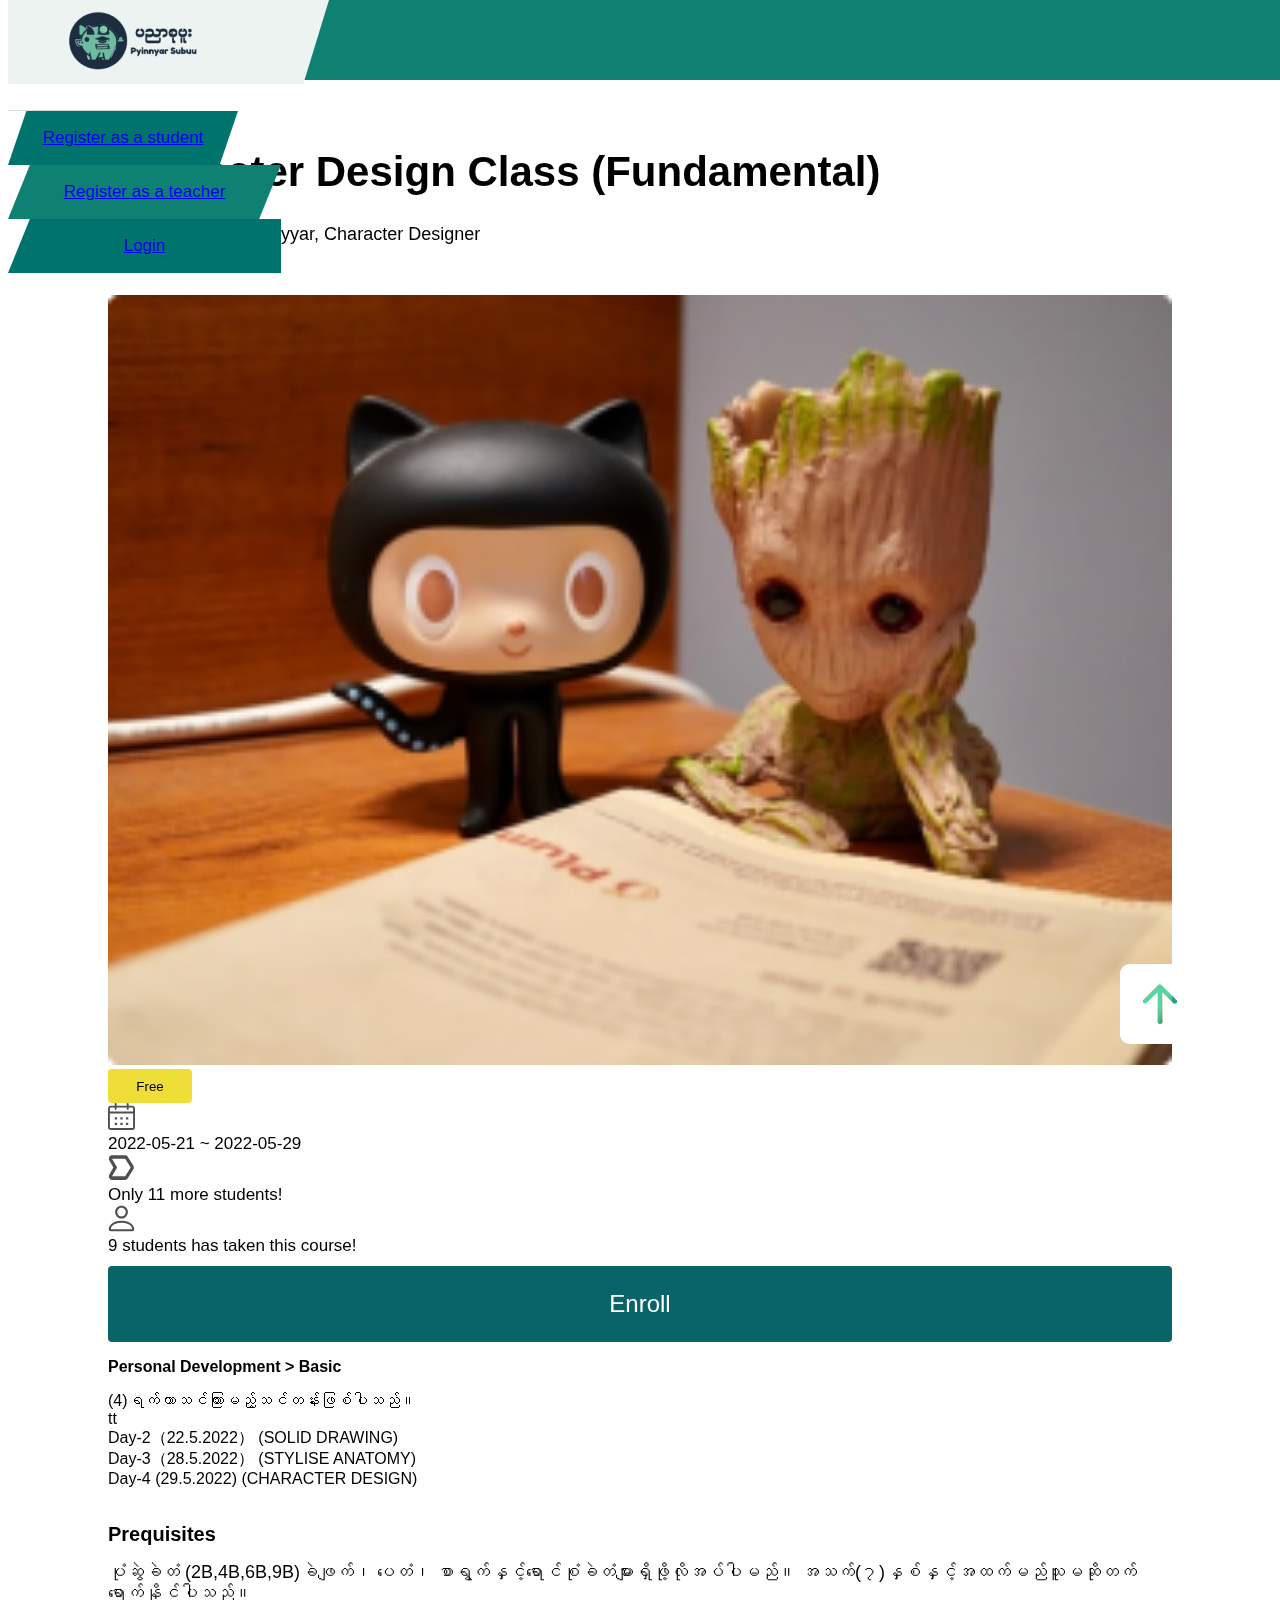
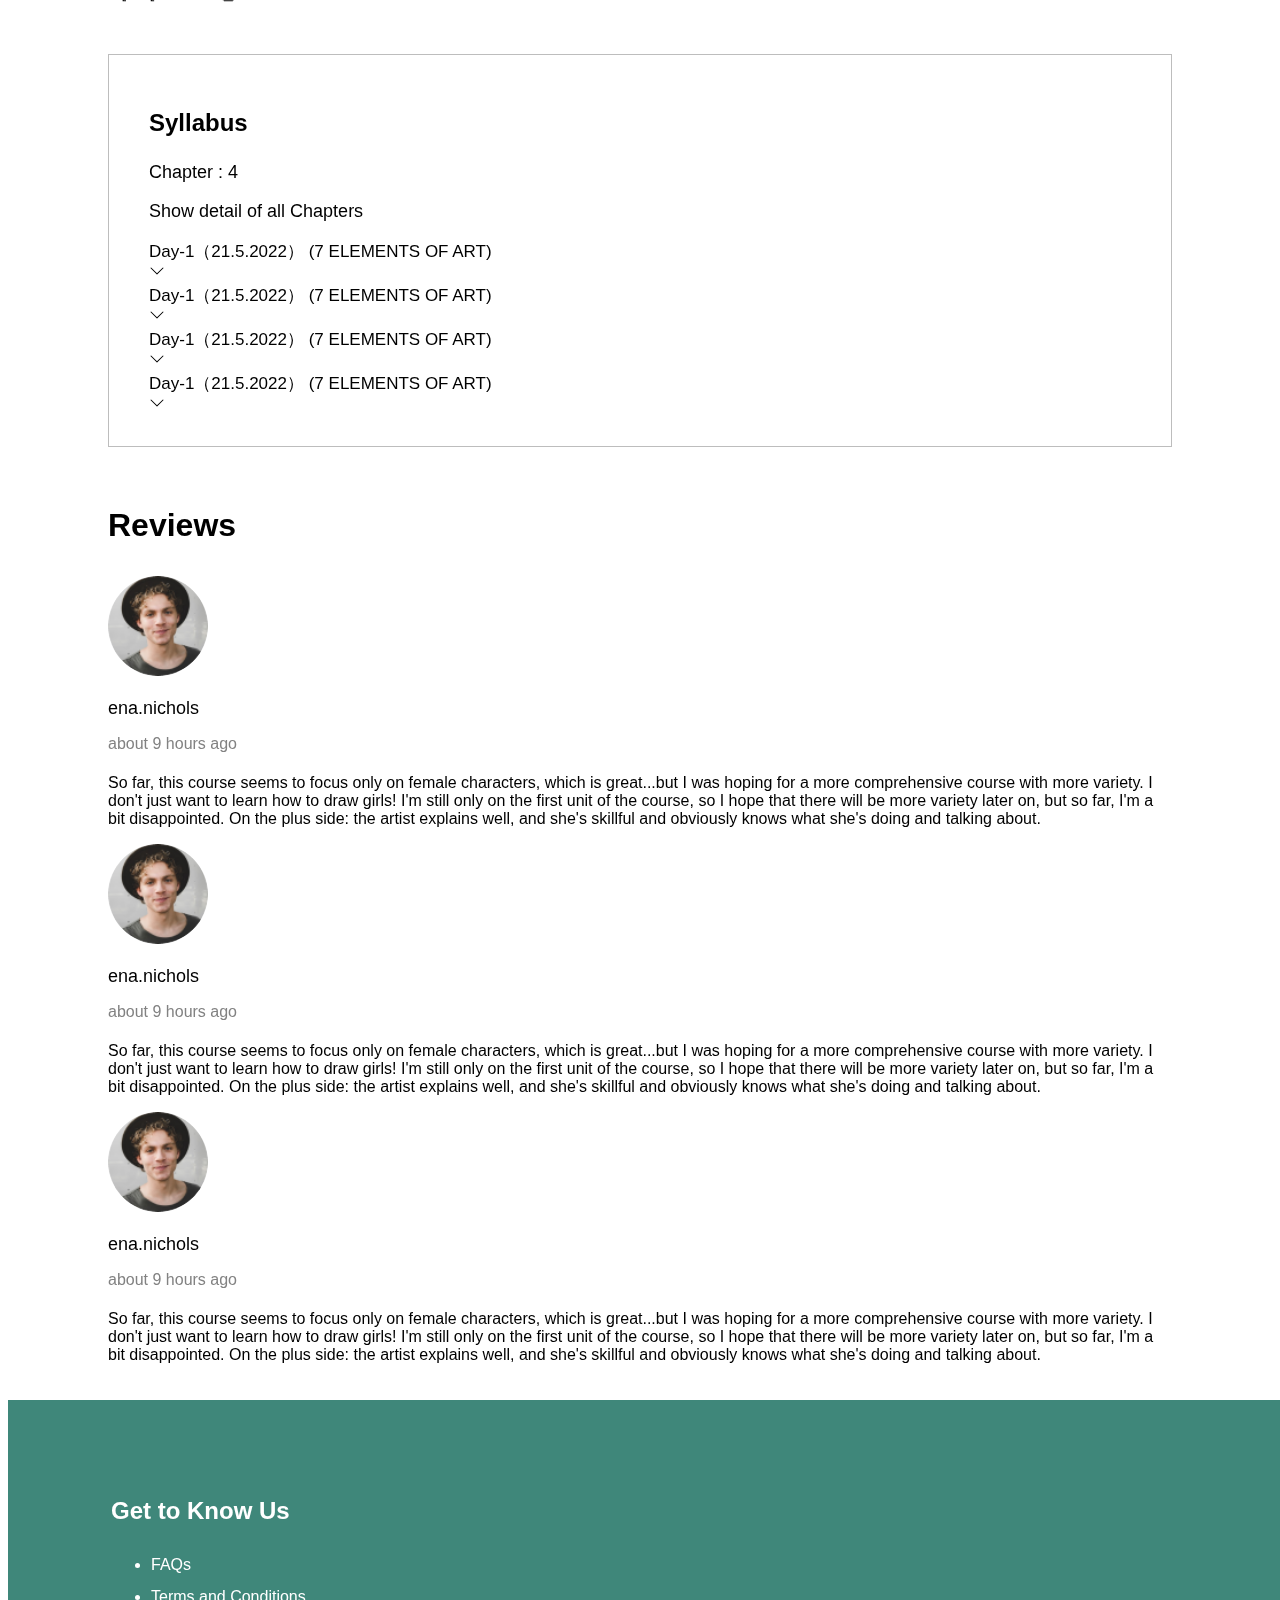
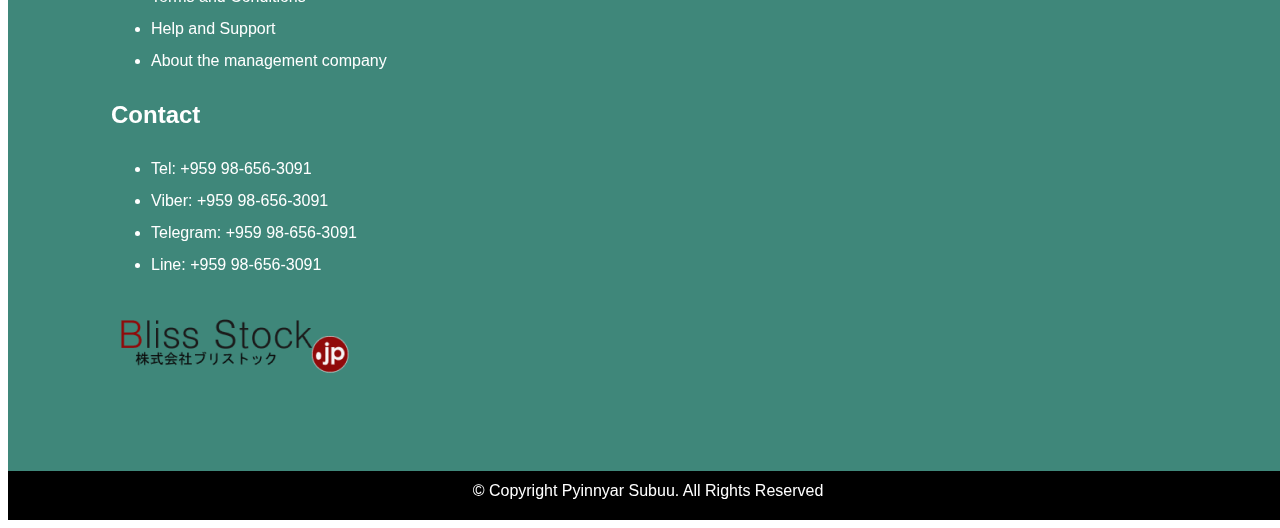
==== course.html @ 4800fd94 "initial commit" ====
<!DOCTYPE html>
<html lang="en">
	<head>
		<meta charset="UTF-8" />
		<meta http-equiv="X-UA-Compatible" content="IE=edge" />
		<meta
			name="viewport"
			content="width=device-width, initial-scale=1.0"
		/>
		<link
			href="https://cdn.jsdelivr.net/npm/bootstrap@5.2.0-beta1/dist/css/bootstrap.min.css"
			rel="stylesheet"
			integrity="sha384-0evHe/X+R7YkIZDRvuzKMRqM+OrBnVFBL6DOitfPri4tjfHxaWutUpFmBp4vmVor"
			crossorigin="anonymous"
		/>
		<link rel="stylesheet" href="/assets/css/global.css" />
		<link
			rel="stylesheet"
			href="/assets/css/pages/course.css"
		/>
		<title>Course Detail</title>
	</head>
	<body>
		<header>
			<nav class="fixed-top">
				<div class="d-flex justify-content-between w-100">
					<div class="navbar-logo-holder">
						<a href="#"
							><img src="/assets/images/logo.png"
						/></a>
					</div>
					<div class="d-flex links-div" id="linkholder">
						<div
							class="d-flex form__group field align-items-center align-self-center"
						>
							<img
								src="/assets/icons/search-icon.svg"
								class="icon"
							/>
							<input
								type="input"
								class="form__field"
								name="search"
								id="search"
								placeholder="Search"
							/>
						</div>
						<div class="link-holder">
							<a class="nav-link" href="#"
								>Register as a student</a
							>
						</div>
						<div class="link-holder">
							<a class="nav-link" href="#"
								>Register as a teacher</a
							>
						</div>
						<div class="link-holder">
							<a class="nav-link" href="#">Login</a>
						</div>
					</div>
					<div class="hamburger-lines">
						<input
							type="checkbox"
							class="checkboxClass"
							id="#toggle"
						/>
						<span class="line line1"></span>
						<span class="line line2"></span>
						<span class="line line3"></span>
					</div>
				</div>
				<div class="menu-items">
					<li><a href="#">Register as a student</a></li>
					<li><a href="#">Register as a teacher</a></li>
					<li>
						<div
							class="d-flex form__group field align-items-center align-self-center"
						>
							<img
								src="/assets/icons/search-icon.svg"
								class="icon"
							/>
							<input
								type="input"
								class="form__field"
								name="search"
								id="search"
								placeholder="Search"
							/>
						</div>
					</li>
					<li>
						<button type="submit" class="date__btn">
							Search
						</button>
					</li>
				</div>
			</nav>
		</header>

		<main>
			<section class="container-fluid section__detail">
				<h1>Character Design Class (Fundamental)</h1>
				<p class="section__description">
					A course by Paisoezayyar, Character Designer
				</p>
				<div class="row">
					<div class="col-sm">
						<img
							class="coursedetail__img"
							src="/assets/images/course_image.png"
						/>
					</div>
					<div class="col-sm mt-4 mt-sm-0 mt-md-0">
						<div class="d-flex flex-column">
							<button class="badge">Free</button>
							<div class="d-flex align-items-center my-3">
								<img
									src="/assets/icons/course__detail__calendar.svg"
									class="detail__icon"
								/>
								<p class="detail__description">
									2022-05-21 ~ 2022-05-29
								</p>
							</div>
							<div class="d-flex align-items-center">
								<img
									src="/assets/icons/course__detail__seat.svg"
									class="detail__icon"
								/>
								<p class="detail__description">
									Only 11 more students!
								</p>
							</div>
							<div class="d-flex align-items-center my-3">
								<img
									src="/assets/icons/course__detail__takenSeats.svg"
									class="detail__icon"
								/>
								<p class="detail__description">
									9 students has taken this course!
								</p>
							</div>
						</div>
						<div class="d-flex justify-content-center px-5">
							<button class="btn__enroll">Enroll</button>
						</div>
					</div>
				</div>
				<h3 class="category__title my-3">
					Personal Development > Basic
				</h3>
				<div
					class="d-flex flex-column flex-md-row justify-content-center justify-content-xl-start"
				>
					<p class="course__description">
						(4)ရက်တာသင်ကြားမည့်သင်တန်းဖြစ်ပါသည်။
					</p>
					<p class="course__description__day">tt</p>
					<p class="course__description__day">
						Day-2（22.5.2022） (SOLID DRAWING)
					</p>
					<p class="course__description__day">
						Day-3（28.5.2022） (STYLISE ANATOMY)
					</p>
					<p class="course__description__day">
						Day-4 (29.5.2022) (CHARACTER DESIGN)
					</p>
				</div>
				<h3 class="prerequisites__title">Prequisites</h3>
				<p class="prerequisites__description">
					ပုံဆွဲခဲတံ (2B,4B,6B,9B)ခဲဖျက်၊ ပေတံ၊
					စာရွက်နှင့်ရောင်စုံခဲတံများရှိဖို့လိုအပ်ပါမည်။
					အသက်(၇)နှစ်နှင့်အထက်မည်သူမဆိုတက်ရောက်နိုင်ပါသည်။
				</p>
				<div class="syllabus__holder">
					<h3 class="syllabus__title">Syllabus</h3>
					<div class="d-flex justify-content-between">
						<p class="syllabus__subtitle">Chapter : 4</p>
						<p
							class="syllabus__subtitle"
							id="showAllDetails"
						>
							Show detail of all Chapters
						</p>
					</div>
					<div class="detail__holder">
						<div
							class="d-flex justify-content-between detail__bar"
						>
							<p class="detail__description">
								Day-1（21.5.2022） (7 ELEMENTS OF ART)
							</p>
							<img
								src="/assets/icons/chevron-down.svg"
								class="chevronIcon"
							/>
						</div>
						<div class="detail__container">
							Lorem ipsum dolor sit amet, consectetur
							adipiscing elit. Quisque cursus orci sed mi
							egestas viverra. Nullam aliquet maximus quam
							nec porta. Duis lobortis semper vehicula.
							Nullam auctor est eu tincidunt fermentum. Cras
							non risus pellentesque, feugiat erat a,
							gravida orci. Phasellus pellentesque, risus in
							semper viverra, nisl nunc porta dui, sit amet
							pellentesque turpis justo sed felis. Nulla
							facilisi. Praesent dui sem, feugiat a auctor
							quis, tincidunt at neque. Vivamus faucibus
							pretium faucibus. Curabitur feugiat nisi vel
							leo interdum pulvinar. Donec ultricies nulla
							non commodo hendrerit. Mauris vulputate
							rhoncus odio sit amet elementum. Praesent sed
							ex vitae orci placerat facilisis nec nec eros.
							Duis sed volutpat neque. Duis id lectus ut
							lacus efficitur aliquam. Sed tincidunt odio
							eget mi consequat porttitor. Nulla nisl
							turpis, aliquam sed leo nec, finibus accumsan
							leo. Morbi ac tortor hendrerit, feugiat lectus
							at, convallis dolor. Morbi ultrices at lectus
							vitae viverra. Nulla ut auctor magna. Aliquam
							risus magna, pharetra eu dui at, finibus
							mattis diam. Nulla facilisi.
						</div>
					</div>
					<div class="detail__holder">
						<div
							class="d-flex justify-content-between detail__bar"
						>
							<p class="detail__description">
								Day-1（21.5.2022） (7 ELEMENTS OF ART)
							</p>
							<img
								src="/assets/icons/chevron-down.svg"
								class="chevronIcon"
							/>
						</div>
						<div class="detail__container">
							Lorem ipsum dolor sit amet, consectetur
							adipiscing elit. Quisque cursus orci sed mi
							egestas viverra. Nullam aliquet maximus quam
							nec porta. Duis lobortis semper vehicula.
							Nullam auctor est eu tincidunt fermentum. Cras
							non risus pellentesque, feugiat erat a,
							gravida orci. Phasellus pellentesque, risus in
							semper viverra, nisl nunc porta dui, sit amet
							pellentesque turpis justo sed felis. Nulla
							facilisi. Praesent dui sem, feugiat a auctor
							quis, tincidunt at neque. Vivamus faucibus
							pretium faucibus. Curabitur feugiat nisi vel
							leo interdum pulvinar. Donec ultricies nulla
							non commodo hendrerit. Mauris vulputate
							rhoncus odio sit amet elementum. Praesent sed
							ex vitae orci placerat facilisis nec nec eros.
							Duis sed volutpat neque. Duis id lectus ut
							lacus efficitur aliquam. Sed tincidunt odio
							eget mi consequat porttitor. Nulla nisl
							turpis, aliquam sed leo nec, finibus accumsan
							leo. Morbi ac tortor hendrerit, feugiat lectus
							at, convallis dolor. Morbi ultrices at lectus
							vitae viverra. Nulla ut auctor magna. Aliquam
							risus magna, pharetra eu dui at, finibus
							mattis diam. Nulla facilisi.
						</div>
					</div>
					<div class="detail__holder">
						<div
							class="d-flex justify-content-between detail__bar"
						>
							<p class="detail__description">
								Day-1（21.5.2022） (7 ELEMENTS OF ART)
							</p>
							<img
								src="/assets/icons/chevron-down.svg"
								class="chevronIcon"
							/>
						</div>
						<div class="detail__container">
							Lorem ipsum dolor sit amet, consectetur
							adipiscing elit. Quisque cursus orci sed mi
							egestas viverra. Nullam aliquet maximus quam
							nec porta. Duis lobortis semper vehicula.
							Nullam auctor est eu tincidunt fermentum. Cras
							non risus pellentesque, feugiat erat a,
							gravida orci. Phasellus pellentesque, risus in
							semper viverra, nisl nunc porta dui, sit amet
							pellentesque turpis justo sed felis. Nulla
							facilisi. Praesent dui sem, feugiat a auctor
							quis, tincidunt at neque. Vivamus faucibus
							pretium faucibus. Curabitur feugiat nisi vel
							leo interdum pulvinar. Donec ultricies nulla
							non commodo hendrerit. Mauris vulputate
							rhoncus odio sit amet elementum. Praesent sed
							ex vitae orci placerat facilisis nec nec eros.
							Duis sed volutpat neque. Duis id lectus ut
							lacus efficitur aliquam. Sed tincidunt odio
							eget mi consequat porttitor. Nulla nisl
							turpis, aliquam sed leo nec, finibus accumsan
							leo. Morbi ac tortor hendrerit, feugiat lectus
							at, convallis dolor. Morbi ultrices at lectus
							vitae viverra. Nulla ut auctor magna. Aliquam
							risus magna, pharetra eu dui at, finibus
							mattis diam. Nulla facilisi.
						</div>
					</div>
					<div class="detail__holder">
						<div
							class="d-flex justify-content-between detail__bar"
						>
							<p class="detail__description">
								Day-1（21.5.2022） (7 ELEMENTS OF ART)
							</p>
							<img
								src="/assets/icons/chevron-down.svg"
								class="chevronIcon"
							/>
						</div>
						<div class="detail__container">
							Lorem ipsum dolor sit amet, consectetur
							adipiscing elit. Quisque cursus orci sed mi
							egestas viverra. Nullam aliquet maximus quam
							nec porta. Duis lobortis semper vehicula.
							Nullam auctor est eu tincidunt fermentum. Cras
							non risus pellentesque, feugiat erat a,
							gravida orci. Phasellus pellentesque, risus in
							semper viverra, nisl nunc porta dui, sit amet
							pellentesque turpis justo sed felis. Nulla
							facilisi. Praesent dui sem, feugiat a auctor
							quis, tincidunt at neque. Vivamus faucibus
							pretium faucibus. Curabitur feugiat nisi vel
							leo interdum pulvinar. Donec ultricies nulla
							non commodo hendrerit. Mauris vulputate
							rhoncus odio sit amet elementum. Praesent sed
							ex vitae orci placerat facilisis nec nec eros.
							Duis sed volutpat neque. Duis id lectus ut
							lacus efficitur aliquam. Sed tincidunt odio
							eget mi consequat porttitor. Nulla nisl
							turpis, aliquam sed leo nec, finibus accumsan
							leo. Morbi ac tortor hendrerit, feugiat lectus
							at, convallis dolor. Morbi ultrices at lectus
							vitae viverra. Nulla ut auctor magna. Aliquam
							risus magna, pharetra eu dui at, finibus
							mattis diam. Nulla facilisi.
						</div>
					</div>
				</div>

				<h3 class="reviews__title">Reviews</h3>
				<div class="reviews">
					<div class="d-flex flex-column flex-md-row mb-3">
						<img
							src="/assets/images/profile.png"
							class="profileImage"
							alt="profileImage"
						/>
						<div class="profileDescription">
							<h3 class="username">ena.nichols</h3>
							<p class="reviewedDatetime">
								about 9 hours ago
							</p>
							<p class="reviewed__comment">
								So far, this course seems to focus only on
								female characters, which is great...but I
								was hoping for a more comprehensive course
								with more variety. I don't just want to
								learn how to draw girls! I'm still only on
								the first unit of the course, so I hope that
								there will be more variety later on, but so
								far, I'm a bit disappointed. On the plus
								side: the artist explains well, and she's
								skillful and obviously knows what she's
								doing and talking about.
							</p>
						</div>
					</div>
					<div class="d-flex flex-column flex-md-row mb-3">
						<img
							src="/assets/images/profile.png"
							class="profileImage"
							alt="profileImage"
						/>
						<div class="profileDescription">
							<h3 class="username">ena.nichols</h3>
							<p class="reviewedDatetime">
								about 9 hours ago
							</p>
							<p class="reviewed__comment">
								So far, this course seems to focus only on
								female characters, which is great...but I
								was hoping for a more comprehensive course
								with more variety. I don't just want to
								learn how to draw girls! I'm still only on
								the first unit of the course, so I hope that
								there will be more variety later on, but so
								far, I'm a bit disappointed. On the plus
								side: the artist explains well, and she's
								skillful and obviously knows what she's
								doing and talking about.
							</p>
						</div>
					</div>
					<div class="d-flex flex-column flex-md-row mb-3">
						<img
							src="/assets/images/profile.png"
							class="profileImage"
							alt="profileImage"
						/>
						<div class="profileDescription">
							<h3 class="username">ena.nichols</h3>
							<p class="reviewedDatetime">
								about 9 hours ago
							</p>
							<p class="reviewed__comment">
								So far, this course seems to focus only on
								female characters, which is great...but I
								was hoping for a more comprehensive course
								with more variety. I don't just want to
								learn how to draw girls! I'm still only on
								the first unit of the course, so I hope that
								there will be more variety later on, but so
								far, I'm a bit disappointed. On the plus
								side: the artist explains well, and she's
								skillful and obviously knows what she's
								doing and talking about.
							</p>
						</div>
					</div>
				</div>
			</section>
		</main>
		<!-- Footer-->
		<footer class="container-fluid no-padding">
			<div class="footer__container">
				<div
					class="d-lg-flex flex-md-row justify-content-center justify-content-md-between align-items-sm-center footer__div"
				>
					<div class="footer__holder">
						<h3 class="footer__title">Get to Know Us</h3>
						<ul
							class="footer__subtitle"
							style="line-height: 200%"
						>
							<li>FAQs</li>
							<li>Terms and Conditions</li>
							<li>Help and Support</li>
							<li>About the management company</li>
						</ul>
					</div>
					<div class="footer__holder">
						<h3 class="footer__title">Contact</h3>
						<ul
							class="footer__subtitle"
							style="line-height: 200%"
						>
							<li>Tel: +959 98-656-3091</li>
							<li>Viber: +959 98-656-3091</li>
							<li>Telegram: +959 98-656-3091</li>
							<li>Line: +959 98-656-3091</li>
						</ul>
					</div>
					<div class="footer__holder">
						<img
							src="/assets/images/bliss-stock.png"
							alt="logo"
							class="align-self-end"
						/>
					</div>
				</div>
				<div class="copyright">
					<div class="center">
						<p class="copyright__text">
							© Copyright Pyinnyar Subuu. All Rights
							Reserved
						</p>
					</div>
				</div>
			</div>
		</footer>
		<img
			src="/assets/icons/arrow-up-square-fill.svg"
			class="scrollToTop"
			onclick="handleScrollToTop()"
		/>
		<!-- Bootstrap JS -->
		<script
			src="https://cdn.jsdelivr.net/npm/bootstrap@5.2.0-beta1/dist/js/bootstrap.bundle.min.js"
			integrity="sha384-pprn3073KE6tl6bjs2QrFaJGz5/SUsLqktiwsUTF55Jfv3qYSDhgCecCxMW52nD2"
			crossorigin="anonymous"
		></script>
		<script src="/assets/js/main.js"></script>
		<script src="/assets/js/courseDetail.js"></script>
	</body>
	<html></html>
</html>
---- assets/css/global.css ----
:root {
	/* Colors */
	--primary: #309986;
	--navbar-brand-bg-color: #edf3f1;
	--navbar-color: #0f8173;
	/* Typography */
	--links-font-size: 17px;
	--nav-link-bg-alt: #00736c;
}

*,
*::after,
*::before {
	box-sizing: border-box;
}

body {
	font-family: -apple-system, BlinkMacSystemFont, sans-serif;
	font-weight: 400;
	overflow-x: hidden;
}

nav {
	top: 0;
	position: fixed;
	display: flex;
	background-color: var(--navbar-color);
	padding: 0;
	width: 100%;
	height: 80px;
}

nav .navbar-logo-holder {
	width: 321px;
	padding-left: 50px;
	padding-top: 10px;
	padding-bottom: 10px;
	clip-path: polygon(0 0, 100% 0, 92% 100%, 0% 100%);
	background-color: var(--navbar-brand-bg-color);
}

nav .link-holder {
	display: flex;
	align-items: center;
	justify-content: center;
	width: 273px;
	padding: 27px 32px;
	background-color: var(--navbar-brand-bg-color);
	font-size: var(--links-font-size);
	clip-path: polygon(8% 0, 100% 0, 92% 100%, 0% 100%);
}

#linkholder div:nth-child(2) {
	width: 230px;
	background-color: var(--nav-link-bg-alt);
	color: white;
}

#linkholder div:nth-child(3) {
	background-color: var(--navbar-color);
	color: white;
}

#linkholder div:nth-child(4) {
	background-color: var(--nav-link-bg-alt);
	color: white;
	clip-path: polygon(8% 0, 100% 0, 100% 100%, 0% 100%);
}

nav .nav-link {
	text-align: center;
	width: 100%;
	position: absolute;
	padding: 27px 32px;
}

@media screen and (max-width: 1200px) {
	nav .nav-link {
		width: auto;
		position: relative;
		padding: 27px 16px;
	}
}

.icon {
	height: 19px;
	width: 19px;
}

nav .form__group {
	position: relative;
	width: 40%;
	border-bottom: 1px solid #d9d9d9;
	transition: border-color 0.2s;
	margin-right: 4rem;
}

.menu-items .form__group {
	width: 100%;
}

.menu-items .menuBtn {
	background-color: black;
}

nav .form__field {
	font-family: inherit;
	width: 50%;
	border: 0;
	outline: 0;
	font-size: 1.3rem;
	color: white;
	background: transparent;
	margin-left: 20px;
}

nav .form__field::placeholder {
	color: white;
}

nav .form__field:focus {
	background-color: transparent;
}

/* Desktop */
.hamburger-lines {
	display: none;
}

/* Hamburger Menu */
nav .hamburger-lines {
	height: 24px;
	width: 35px;
	position: absolute;
	top: 28px;
	right: 40px;
	z-index: 3;
}

nav .hamburger-lines .line {
	display: block;
	height: 4px;
	width: 100%;
	border-radius: 10px;
	background: white;
}

nav .hamburger-lines .line1 {
	transform-origin: 0% 0%;
	transition: transform 0.4s ease-in-out;
}

nav .hamburger-lines .line2 {
	transition: transform 0.2s ease-in-out;
}

nav .hamburger-lines .line3 {
	transform-origin: 0% 100%;
	transition: transform 0.4s ease-in-out;
}

nav .menu-items {
	display: none;
	padding-top: 100px;
	background: var(--primary);
	height: 100vh;
	width: 100%;
	transform: translateX(100%);
	margin-left: -80px;
	padding-left: 30px;
	padding-right: 30px;
	transition: transform 0.5s ease-in-out;
}

nav .menu-items li {
	margin-bottom: 1.5rem;
	font-size: 1.3rem;
	font-weight: 500;
}

nav .checkboxClass {
	display: block;
	position: absolute;
	height: 35px;
	width: 35px;
	cursor: pointer;
	opacity: 0%;
}

@media screen and (min-width: 320px) and (max-width: 1000px) {
	nav .hamburger-lines {
		display: flex;
		flex-direction: column;
		justify-content: space-between;
	}

	.menu-items {
		display: flex !important;
		flex-direction: column;
	}

	nav .navbar-logo-holder {
		width: 220px;
		padding-left: 15px;
		padding-bottom: 8px;
	}

	#linkholder {
		border: 3px solid red;
		display: none !important;
	}

	/* Animation */
	.open {
		transform: translate(0) !important;
	}

	.open-line1 {
		transform: rotate(45deg);
	}

	.open-line2 {
		transform: scaleY(0);
	}

	.open-line3 {
		transform: rotate(-45deg);
	}

	.menu-items li,
	a {
		text-decoration: none;
		list-style: none;
		color: white;
	}
}

.date__btn {
	position: relative;
	background-color: #ffeca4;
	color: black;
	height: 64px;
	width: 100%;
	border: none;
	border-radius: 4px;
}

/* FOOTER */
.no-padding {
	padding: 0px 0px;
}

.footer__container {
	width: 100vw;
	height: auto;
	background-color: #3f877a;
	color: white;
}

.footer__div {
	padding: 73px 103px;
}

.footer__title {
	font-size: 24px;
}

.footer__title ul {
	list-style: none;
	font-size: 16px;
}

.footer__title li::before {
	content: "•";
	color: white;
}

.footer__subtitle {
	margin-top: 24px;
}

.copyright {
	width: 100%;
	background-color: black;
	height: 49px;
}

.center {
	display: block;
	padding-top: 11px;
	padding-bottom: 11px;
	font-size: 16px;
}

.copyright__text {
	margin: 0;
	text-align: center;
}

@media screen and (max-width: 480px) {
	.footer__div {
		padding: 30px 40px;
	}

	.footer__title {
		text-align: center;
	}
}

.scrollToTop {
	position: fixed;
	z-index: 12;
	width: 80px;
	height: 80px;
	right: 80px;
	bottom: -16%;
	mix-blend-mode: hard-light;
	transition: all 0.3s ease-in-out;
	cursor: pointer;
}

@media screen and (max-width: 550px) {
	.scrollToTop {
		right: 40px;
	}
}

.show-scroll {
	bottom: 6%;
}
---- assets/css/pages/course.css ----
.section__detail {
	margin-top: 100px;
	padding: 20px 100px;
}

.section__detail h1 {
	font-size: 42px;
}

.section__description {
	font-size: 18px;
	padding: 0;
	margin-top: 12px;
	margin-bottom: 50px;
}

.coursedetail__img {
	width: 100%;
	border-radius: 4px;
}

.badge {
	padding: 7px 25px;
	background: #efdd38;
	color: black;
	border: none;
	width: 84px;
	height: 34px;
	border-radius: 4px;
}

.detail__icon {
	width: 27px;
	height: 27px;
	margin-right: 20px;
}

.detail__description {
	margin: 0;
	font-size: 17px;
}

.btn__enroll {
	color: white;
	border: none;
	background-color: #09646a;
	border-radius: 4px;
	font-weight: 500;
	font-size: 24px;
	padding: 24px 40px;
	width: 100%;
	margin-top: 10px;
}

.category__title {
	font-size: 16px;
	font-weight: 600;
}

.course__description {
	margin: 0;
	font-size: 16px;
	font-weight: 400;
	margin-right: 16px;
}

.course__description__day {
	margin: 0;
	font-size: 16px;
	font-weight: 400;
	margin-right: 8px;
}

.prerequisites__title {
	margin-top: 35px;
	margin-bottom: 16px;
	font-size: 20px;
	font-weight: 600;
}

.prerequisites__description {
	margin: 0;
	font-size: 18px;
	font-weight: 400;
	margin-bottom: 50px;
}

.syllabus__holder {
	padding: 30px 40px;
	border: 1.5px solid #bdbdbd;
	transition: border 3s ease-in-out;
}

.syllabus__title {
	font-size: 24px;
	font-weight: 600;
	margin-bottom: 25px;
}

.syllabus__subtitle {
	font-weight: 500;
	font-size: 18px;
}

.detail__holder {
	cursor: pointer;
}

.detail__container {
	position: relative;
	margin-top: 0px;
	opacity: 0;
	height: 0px;
	overflow: hidden;
	transform: translateY(-12%);
	transition: all 0.3s ease-in-out;
	border-bottom: 1.5px solid #09646a;
}

#showAllDetails {
	cursor: pointer;
}

.active {
	transform: translateY(0);
	opacity: 1;
	height: auto;
	margin-top: 20px;
	padding-bottom: 25px;
	margin-bottom: 25px;
}

.chevronIcon {
	width: 16px;
}

.reviews__title {
	font-size: 32px;
	font-weight: 600;
	margin-top: 60px;
}

@media screen and (max-width: 600px) {
	.section__detail h1 {
		font-size: 22px;
	}

	.section__detail {
		padding: 20px 50px;
	}
}

/* Reviews */
.profileImage {
	border-radius: 50%;
	margin-right: 40px;
	width: 100px;
	height: 100px;
}

.username {
	font-size: 18px;
	font-weight: 500;
	margin-bottom: 10px;
}

.reviewedDatetime {
	font-size: 16px;
	font-weight: 400;
	color: #828282;
	margin-bottom: 21px;
}

.reviewed__comment {
	font-size: 16px;
	font-weight: 400;
}

@media screen and (max-width: 600px) {
	.username {
		margin-top: 16px;
	}
}
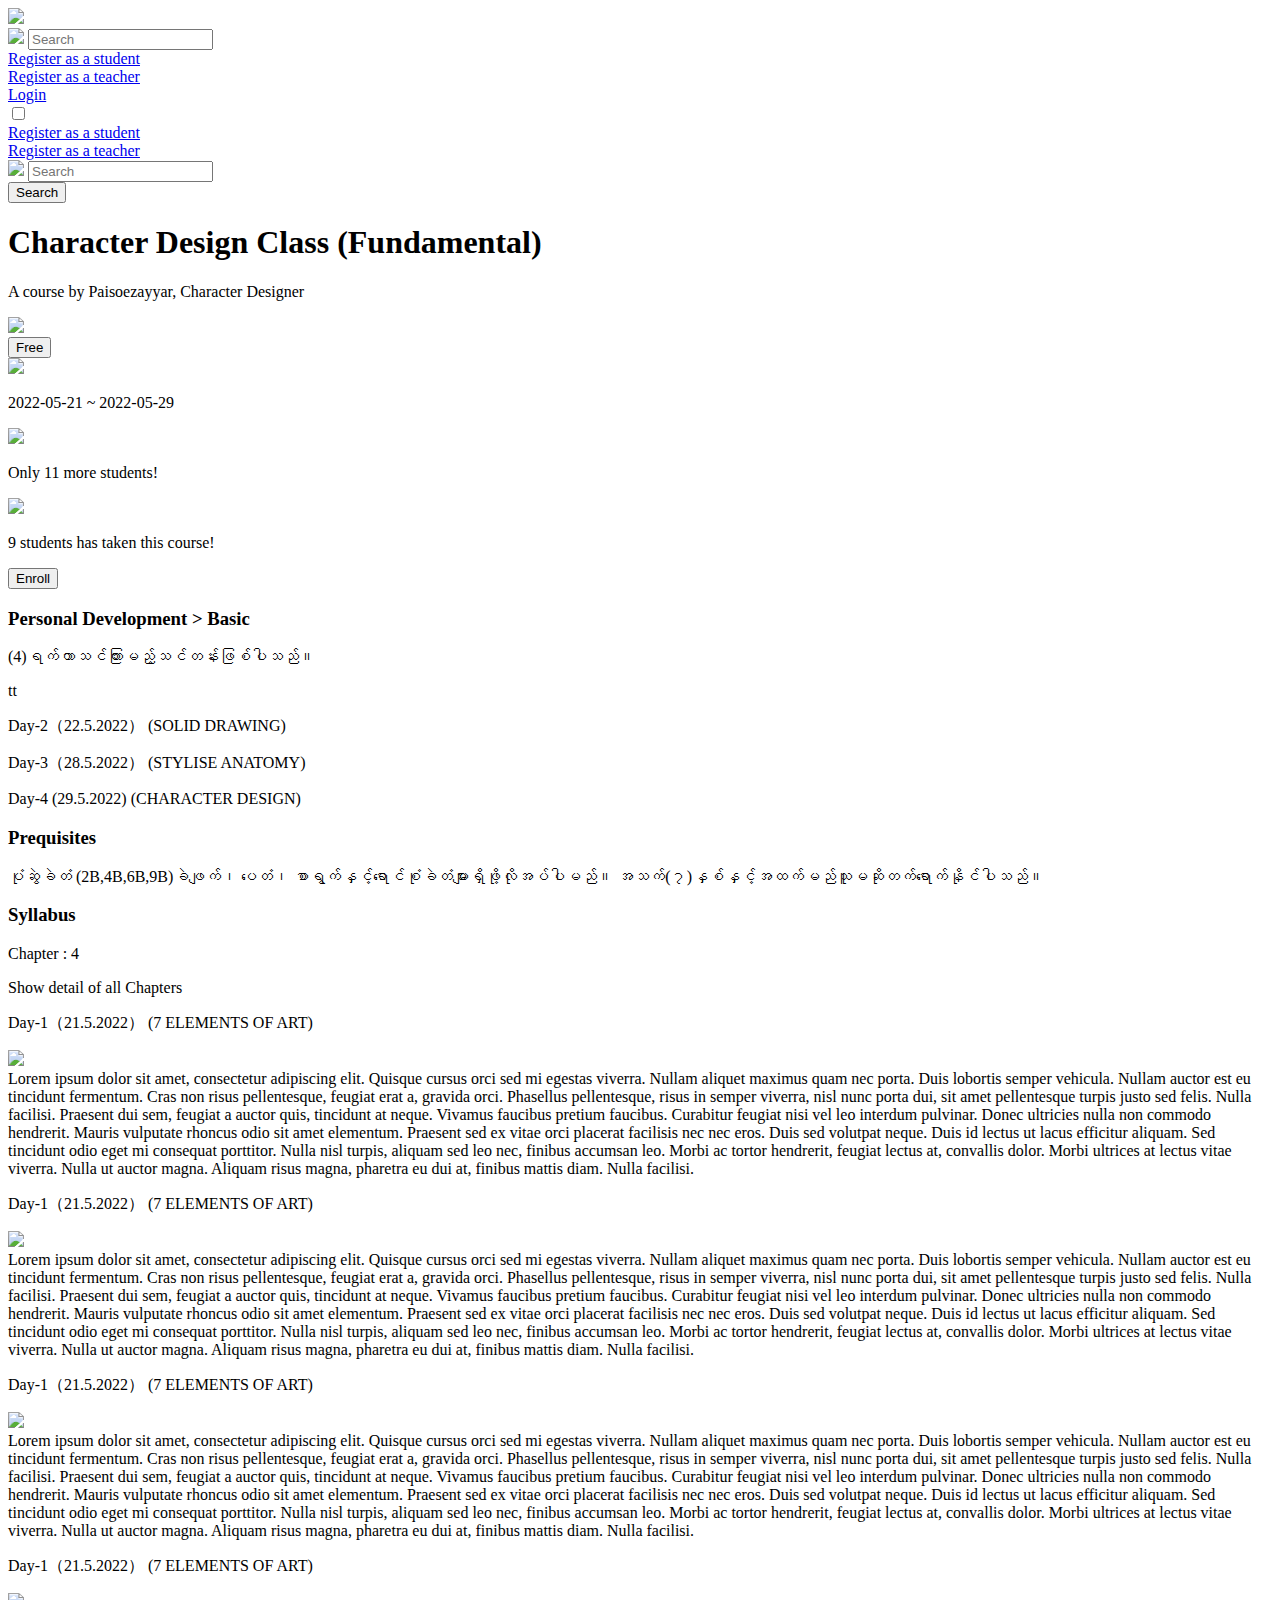
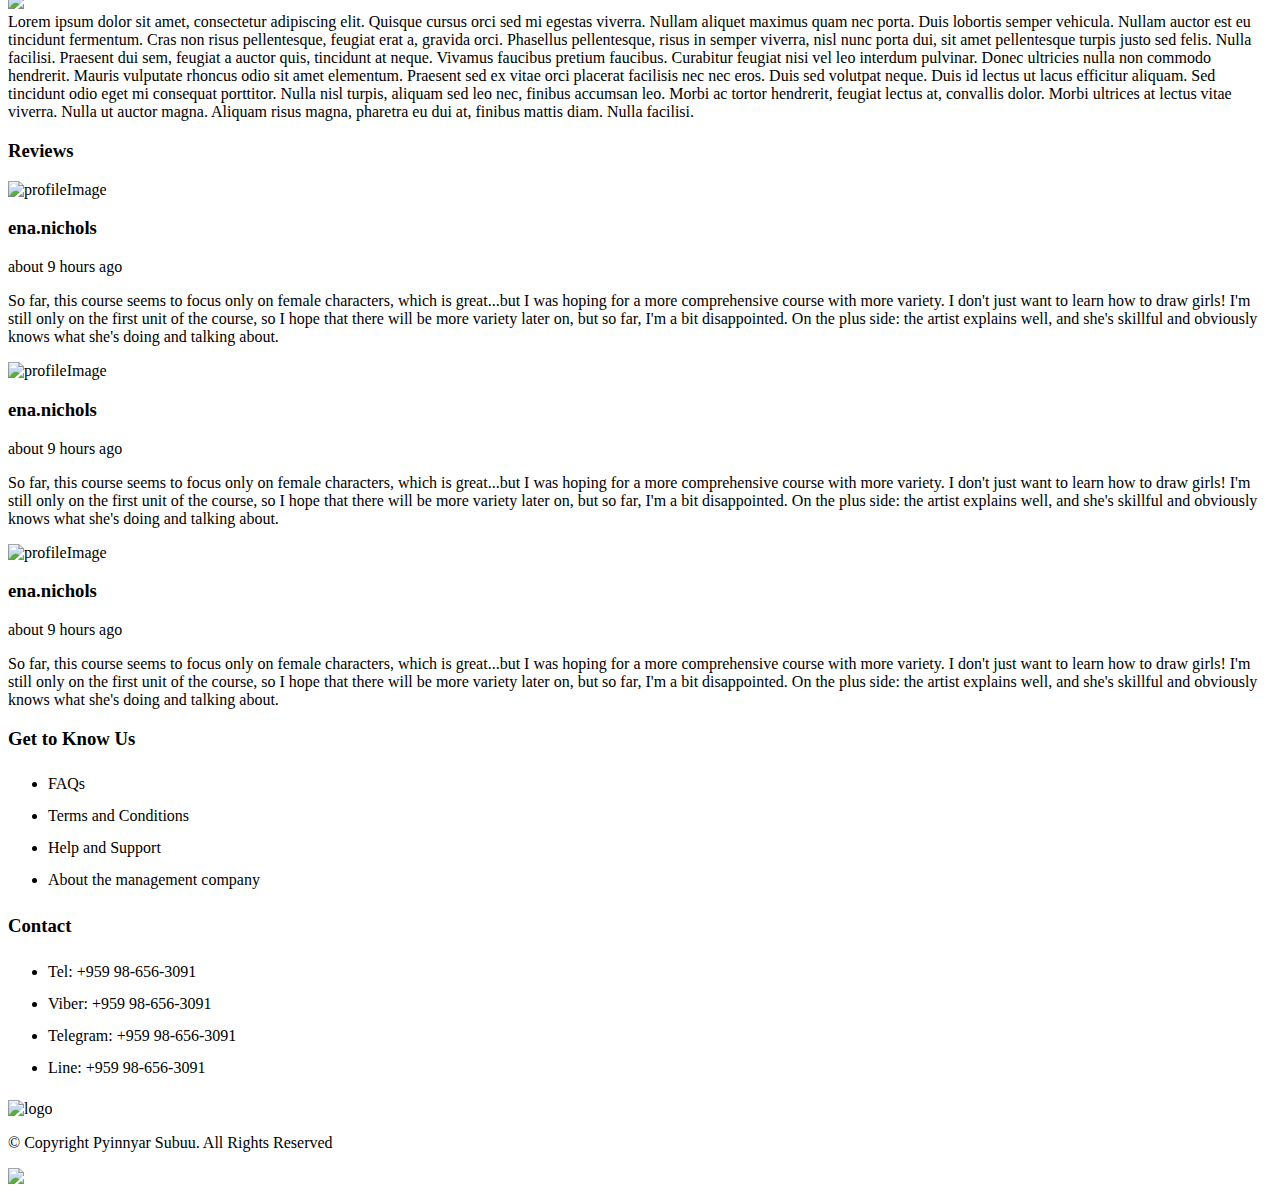
==== commit 81cbdc75: "fixed paths" ====
--- a/course.html
+++ b/course.html
@@ -13,10 +13,13 @@
 			integrity="sha384-0evHe/X+R7YkIZDRvuzKMRqM+OrBnVFBL6DOitfPri4tjfHxaWutUpFmBp4vmVor"
 			crossorigin="anonymous"
 		/>
-		<link rel="stylesheet" href="/assets/css/global.css" />
 		<link
 			rel="stylesheet"
-			href="/assets/css/pages/course.css"
+			href="/elearningproject/assets/css/global.css"
+		/>
+		<link
+			rel="stylesheet"
+			href="/elearningproject/assets/css/pages/course.css"
 		/>
 		<title>Course Detail</title>
 	</head>
@@ -26,7 +29,8 @@
 				<div class="d-flex justify-content-between w-100">
 					<div class="navbar-logo-holder">
 						<a href="#"
-							><img src="/assets/images/logo.png"
+							><img
+								src="/elearningproject/assets/images/logo.png"
 						/></a>
 					</div>
 					<div class="d-flex links-div" id="linkholder">
@@ -34,7 +38,7 @@
 							class="d-flex form__group field align-items-center align-self-center"
 						>
 							<img
-								src="/assets/icons/search-icon.svg"
+								src="/elearningproject/assets/icons/search-icon.svg"
 								class="icon"
 							/>
 							<input
@@ -78,7 +82,7 @@
 							class="d-flex form__group field align-items-center align-self-center"
 						>
 							<img
-								src="/assets/icons/search-icon.svg"
+								src="/elearningproject/assets/icons/search-icon.svg"
 								class="icon"
 							/>
 							<input
@@ -109,7 +113,7 @@
 					<div class="col-sm">
 						<img
 							class="coursedetail__img"
-							src="/assets/images/course_image.png"
+							src="/elearningproject/assets/images/course_image.png"
 						/>
 					</div>
 					<div class="col-sm mt-4 mt-sm-0 mt-md-0">
@@ -117,7 +121,7 @@
 							<button class="badge">Free</button>
 							<div class="d-flex align-items-center my-3">
 								<img
-									src="/assets/icons/course__detail__calendar.svg"
+									src="/elearningproject/assets/icons/course__detail__calendar.svg"
 									class="detail__icon"
 								/>
 								<p class="detail__description">
@@ -126,7 +130,7 @@
 							</div>
 							<div class="d-flex align-items-center">
 								<img
-									src="/assets/icons/course__detail__seat.svg"
+									src="/elearningproject/assets/icons/course__detail__seat.svg"
 									class="detail__icon"
 								/>
 								<p class="detail__description">
@@ -135,7 +139,7 @@
 							</div>
 							<div class="d-flex align-items-center my-3">
 								<img
-									src="/assets/icons/course__detail__takenSeats.svg"
+									src="/elearningproject/assets/icons/course__detail__takenSeats.svg"
 									class="detail__icon"
 								/>
 								<p class="detail__description">
@@ -193,7 +197,7 @@
 								Day-1（21.5.2022） (7 ELEMENTS OF ART)
 							</p>
 							<img
-								src="/assets/icons/chevron-down.svg"
+								src="/elearningproject/assets/icons/chevron-down.svg"
 								class="chevronIcon"
 							/>
 						</div>
@@ -233,7 +237,7 @@
 								Day-1（21.5.2022） (7 ELEMENTS OF ART)
 							</p>
 							<img
-								src="/assets/icons/chevron-down.svg"
+								src="/elearningproject/assets/icons/chevron-down.svg"
 								class="chevronIcon"
 							/>
 						</div>
@@ -273,7 +277,7 @@
 								Day-1（21.5.2022） (7 ELEMENTS OF ART)
 							</p>
 							<img
-								src="/assets/icons/chevron-down.svg"
+								src="/elearningproject/assets/icons/chevron-down.svg"
 								class="chevronIcon"
 							/>
 						</div>
@@ -313,7 +317,7 @@
 								Day-1（21.5.2022） (7 ELEMENTS OF ART)
 							</p>
 							<img
-								src="/assets/icons/chevron-down.svg"
+								src="/elearningproject/assets/icons/chevron-down.svg"
 								class="chevronIcon"
 							/>
 						</div>
@@ -351,7 +355,7 @@
 				<div class="reviews">
 					<div class="d-flex flex-column flex-md-row mb-3">
 						<img
-							src="/assets/images/profile.png"
+							src="/elearningproject/assets/images/profile.png"
 							class="profileImage"
 							alt="profileImage"
 						/>
@@ -377,7 +381,7 @@
 					</div>
 					<div class="d-flex flex-column flex-md-row mb-3">
 						<img
-							src="/assets/images/profile.png"
+							src="/elearningproject/assets/images/profile.png"
 							class="profileImage"
 							alt="profileImage"
 						/>
@@ -403,7 +407,7 @@
 					</div>
 					<div class="d-flex flex-column flex-md-row mb-3">
 						<img
-							src="/assets/images/profile.png"
+							src="/elearningproject/assets/images/profile.png"
 							class="profileImage"
 							alt="profileImage"
 						/>
@@ -462,7 +466,7 @@
 					</div>
 					<div class="footer__holder">
 						<img
-							src="/assets/images/bliss-stock.png"
+							src="/elearningproject/assets/images/bliss-stock.png"
 							alt="logo"
 							class="align-self-end"
 						/>
@@ -479,7 +483,7 @@
 			</div>
 		</footer>
 		<img
-			src="/assets/icons/arrow-up-square-fill.svg"
+			src="/elearningproject/assets/icons/arrow-up-square-fill.svg"
 			class="scrollToTop"
 			onclick="handleScrollToTop()"
 		/>
@@ -489,8 +493,8 @@
 			integrity="sha384-pprn3073KE6tl6bjs2QrFaJGz5/SUsLqktiwsUTF55Jfv3qYSDhgCecCxMW52nD2"
 			crossorigin="anonymous"
 		></script>
-		<script src="/assets/js/main.js"></script>
-		<script src="/assets/js/courseDetail.js"></script>
+		<script src="/elearningproject/assets/js/main.js"></script>
+		<script src="/elearningproject/assets/js/courseDetail.js"></script>
 	</body>
 	<html></html>
 </html>
